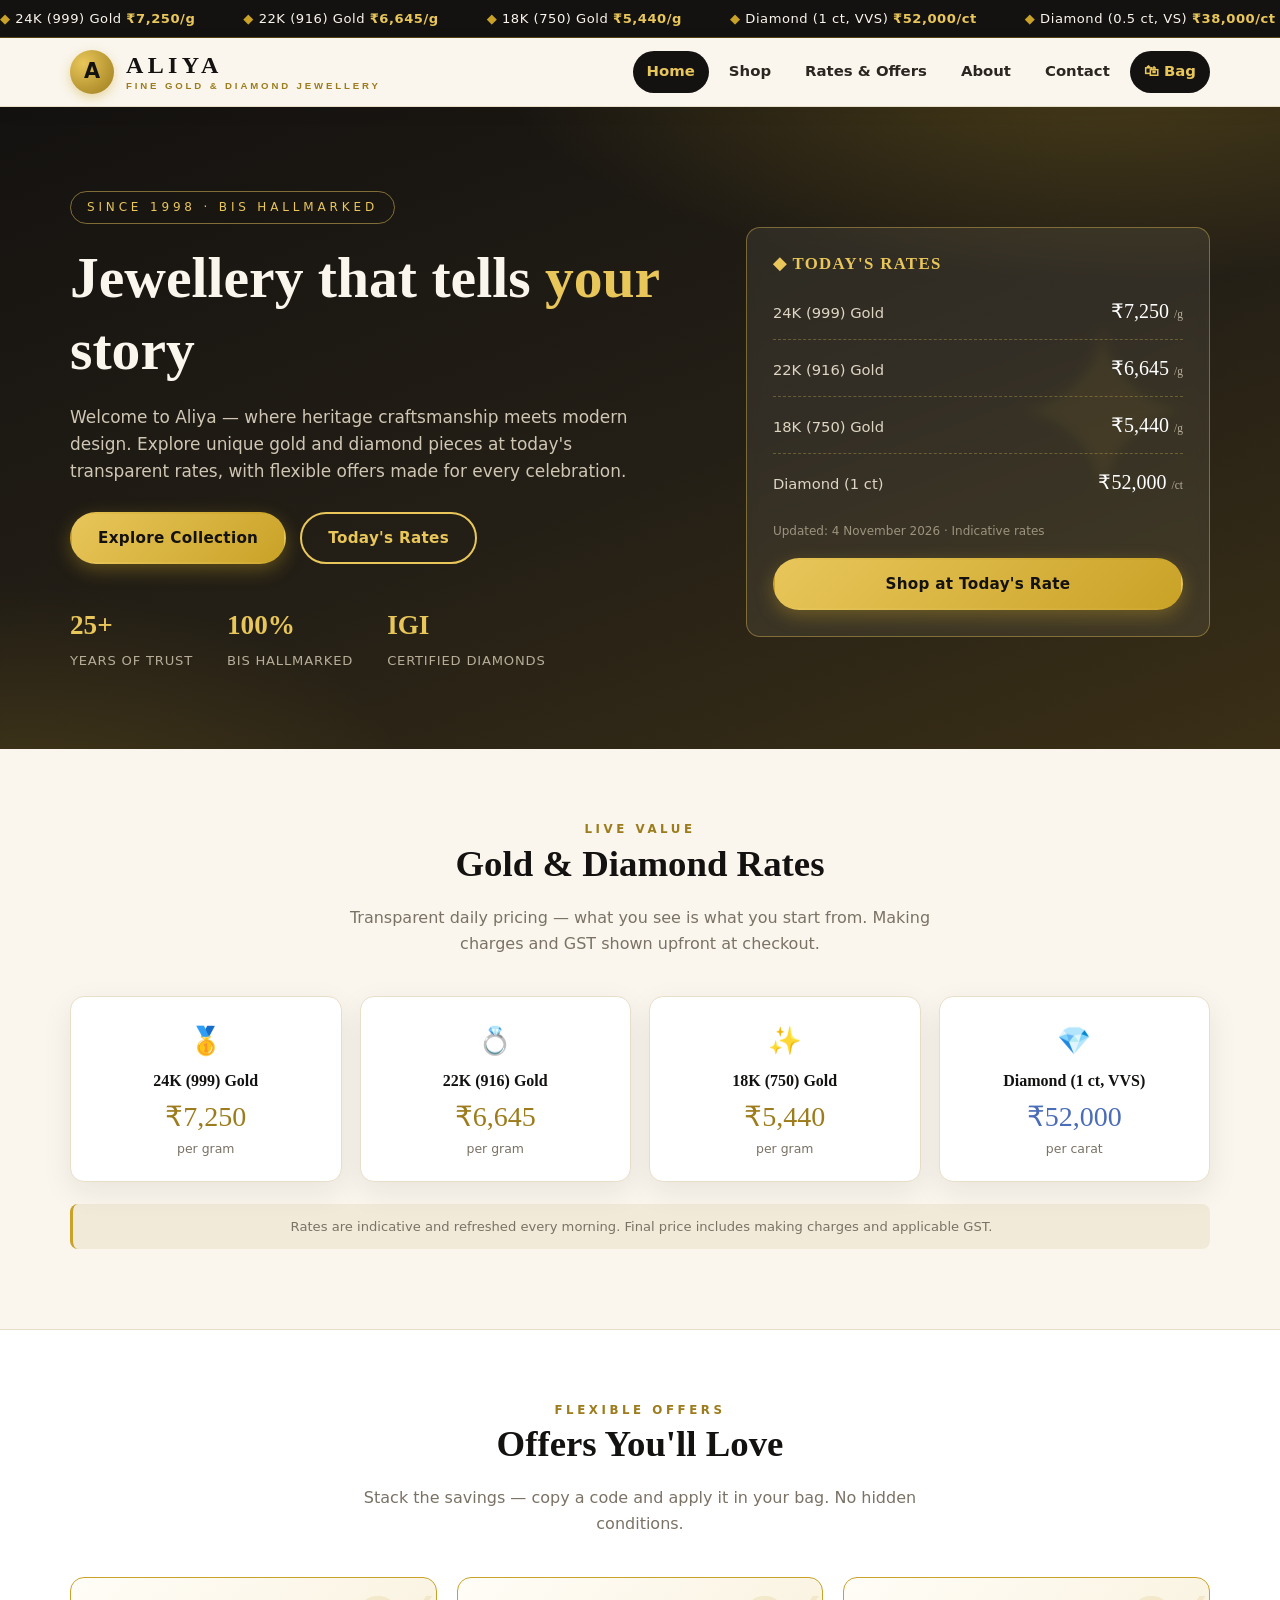
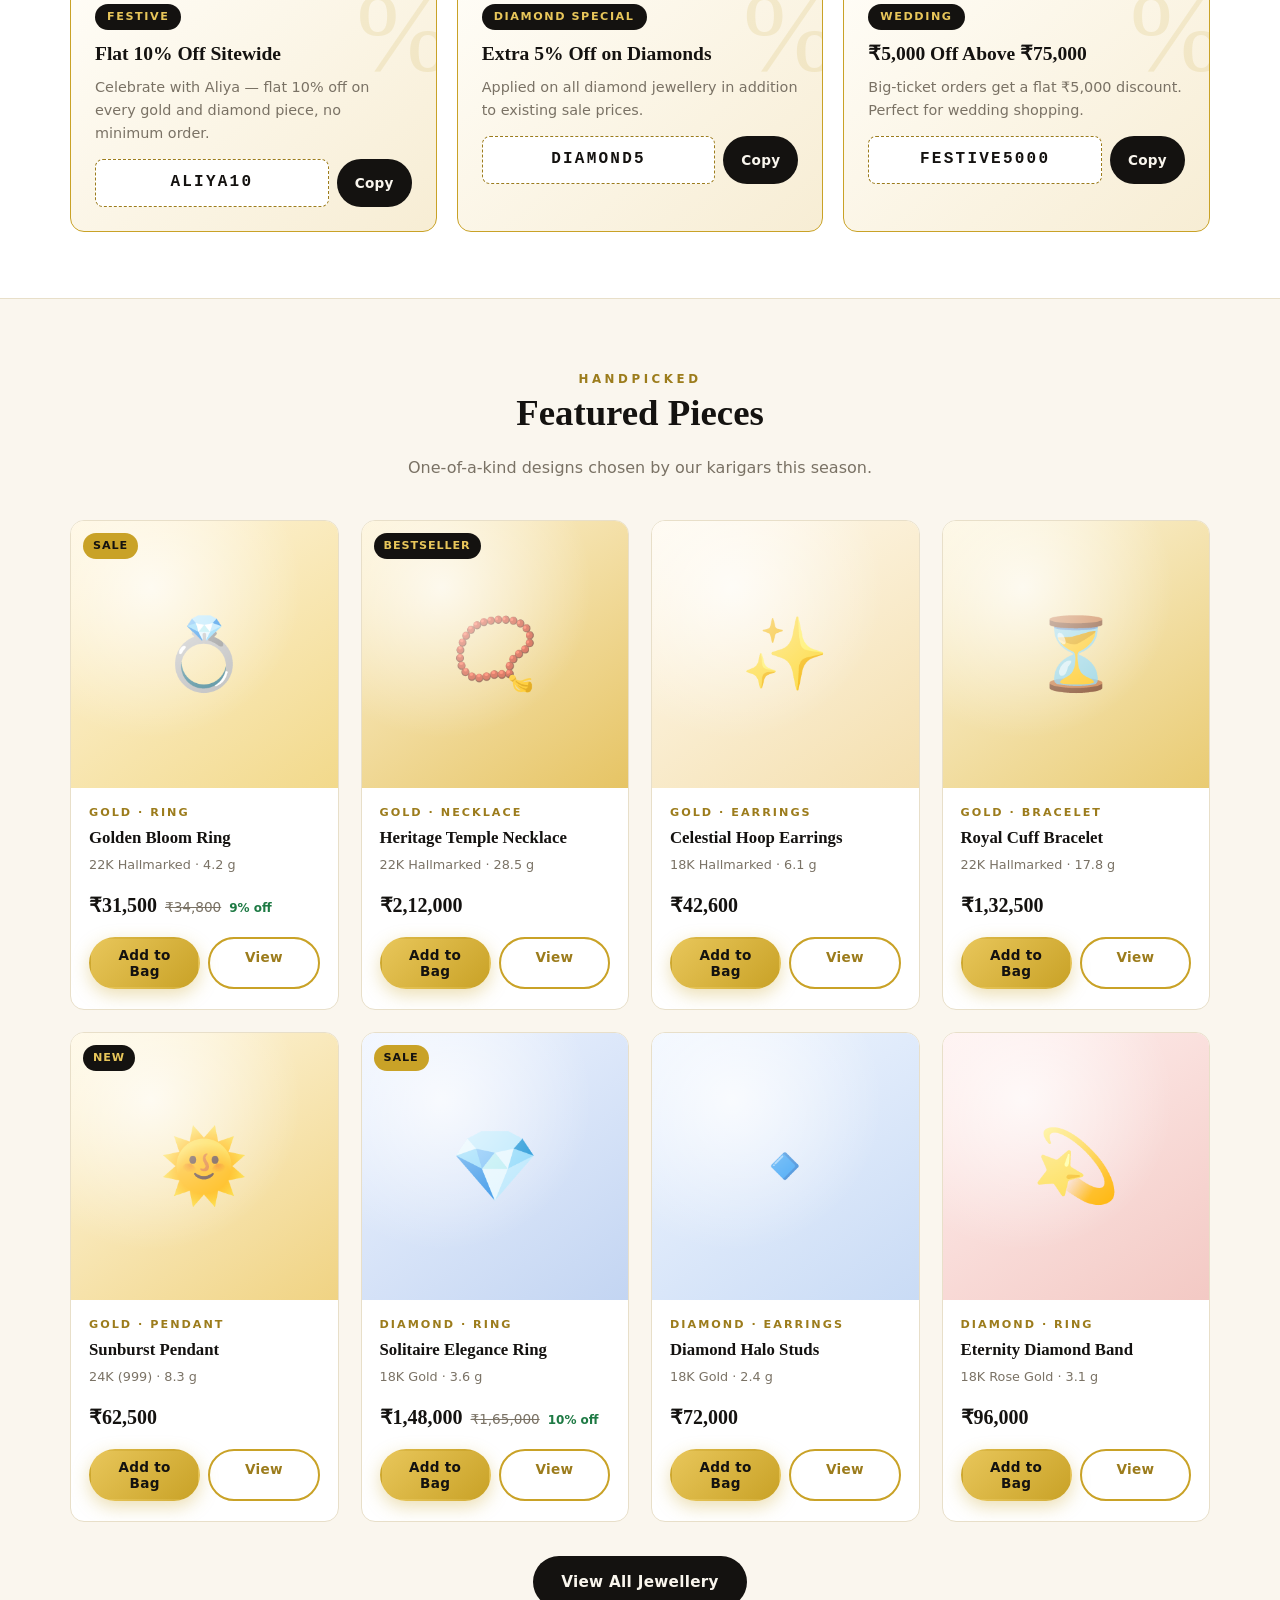
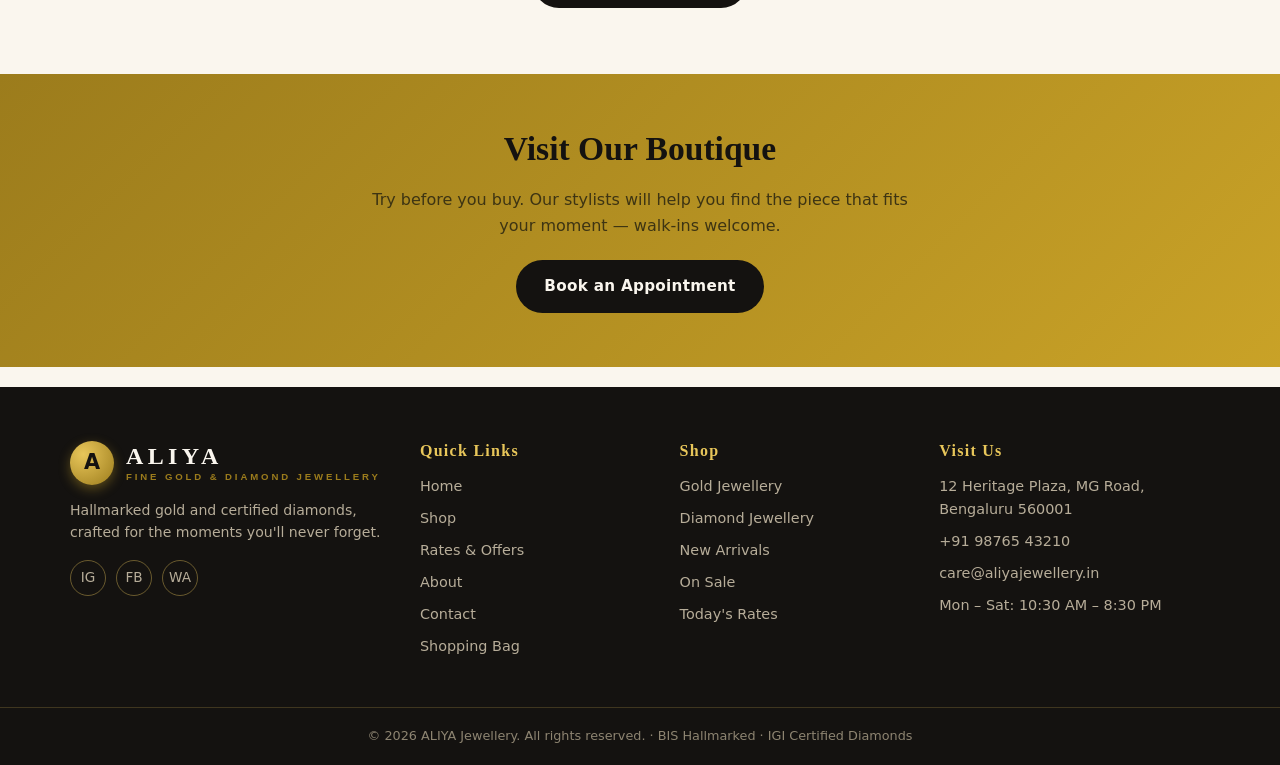
==== index.html @ 0e513957 "Aliya jewellery shop website" ====
<!DOCTYPE html>
<html lang="en">
<head>
  <meta charset="UTF-8" />
  <meta name="viewport" content="width=device-width, initial-scale=1" />
  <title>Aliya — Fine Gold & Diamond Jewellery</title>
  <meta name="description" content="Aliya Jewellery — hallmarked gold and certified diamond jewellery with daily rates and flexible offers." />
  <link rel="stylesheet" href="css/style.css" />
</head>
<body data-page="home">

  <div id="header"></div>

  <!-- HERO -->
  <section class="hero">
    <div class="container hero-grid">
      <div>
        <span class="eyebrow">Since 1998 · BIS Hallmarked</span>
        <h1>Jewellery that tells <em>your</em> story</h1>
        <p>
          Welcome to Aliya — where heritage craftsmanship meets modern design.
          Explore unique gold and diamond pieces at today's transparent rates,
          with flexible offers made for every celebration.
        </p>
        <div class="hero-actions">
          <a class="btn btn-gold" href="shop.html">Explore Collection</a>
          <a class="btn btn-outline" href="rates.html" style="color:#e8c65a;border-color:#e8c65a">Today's Rates</a>
        </div>
        <div class="hero-stats">
          <div><b>25+</b><span>YEARS OF TRUST</span></div>
          <div><b>100%</b><span>BIS HALLMARKED</span></div>
          <div><b>IGI</b><span>CERTIFIED DIAMONDS</span></div>
        </div>
      </div>
      <div class="hero-card">
        <h3>◆ TODAY'S RATES</h3>
        <div id="heroRates"></div>
        <p class="rate-date">Updated: <span id="rateDate"></span> · Indicative rates</p>
        <a class="btn btn-gold btn-block" href="shop.html">Shop at Today's Rate</a>
      </div>
    </div>
  </section>

  <!-- RATES -->
  <section class="section">
    <div class="container">
      <div class="section-head">
        <span class="kicker">Live Value</span>
        <h2>Gold &amp; Diamond Rates</h2>
        <p>Transparent daily pricing — what you see is what you start from. Making charges and GST shown upfront at checkout.</p>
      </div>
      <div class="rate-grid" id="homeRates"></div>
      <p class="rate-note">Rates are indicative and refreshed every morning. Final price includes making charges and applicable GST.</p>
    </div>
  </section>

  <!-- OFFERS -->
  <section class="section section-alt">
    <div class="container">
      <div class="section-head">
        <span class="kicker">Flexible Offers</span>
        <h2>Offers You'll Love</h2>
        <p>Stack the savings — copy a code and apply it in your bag. No hidden conditions.</p>
      </div>
      <div class="offer-grid" id="homeOffers"></div>
    </div>
  </section>

  <!-- FEATURED -->
  <section class="section">
    <div class="container">
      <div class="section-head">
        <span class="kicker">Handpicked</span>
        <h2>Featured Pieces</h2>
        <p>One-of-a-kind designs chosen by our karigars this season.</p>
      </div>
      <div class="product-grid" id="homeFeatured"></div>
      <div style="text-align:center;margin-top:34px">
        <a class="btn btn-dark" href="shop.html">View All Jewellery</a>
      </div>
    </div>
  </section>

  <!-- CTA -->
  <section class="cta-band">
    <div class="container">
      <h2>Visit Our Boutique</h2>
      <p>Try before you buy. Our stylists will help you find the piece that fits your moment — walk-ins welcome.</p>
      <a class="btn btn-dark" href="contact.html">Book an Appointment</a>
    </div>
  </section>

  <div id="footer"></div>

  <script src="js/data.js"></script>
  <script src="js/main.js"></script>
  <script>
    document.addEventListener("DOMContentLoaded", function () {
      var wrap = document.getElementById("heroRates");
      var rows = RATES.gold.map(function (g) {
        return '<div class="rate-row"><span class="r-name">' + g.purity + ' Gold</span><span class="r-val">' + formatINR(g.perGram) + ' <small>/g</small></span></div>';
      });
      rows.push('<div class="rate-row"><span class="r-name">Diamond (1 ct)</span><span class="r-val">' + formatINR(RATES.diamond[0].perCarat) + ' <small>/ct</small></span></div>');
      wrap.innerHTML = rows.join("");
      document.getElementById("rateDate").textContent = RATES.updated;
    });
  </script>
</body>
</html>
---- css/style.css ----
/* ============ Aliya Jewellery — main stylesheet ============ */

:root {
  --gold: #c9a227;
  --gold-light: #e8c65a;
  --gold-dark: #9c7c1c;
  --ink: #141210;
  --ink-soft: #1e1b17;
  --ivory: #faf6ee;
  --ivory-dark: #f1ead9;
  --line: #e8dfc9;
  --text: #2b2620;
  --muted: #7a7265;
  --white: #ffffff;
  --danger: #b3261e;
  --success: #1e7a44;
  --shadow: 0 10px 30px rgba(20, 18, 16, 0.08);
  --shadow-lg: 0 18px 50px rgba(20, 18, 16, 0.16);
  --radius: 14px;
  --radius-sm: 8px;
  --maxw: 1140px;
}

* { box-sizing: border-box; }

html { scroll-behavior: smooth; }

body {
  margin: 0;
  font-family: "Segoe UI", system-ui, -apple-system, Arial, sans-serif;
  color: var(--text);
  background: var(--ivory);
  line-height: 1.6;
  font-size: 16px;
}

img { max-width: 100%; display: block; }

a { color: inherit; text-decoration: none; }

h1, h2, h3, h4 {
  font-family: Georgia, "Times New Roman", serif;
  color: var(--ink);
  line-height: 1.25;
  margin: 0 0 0.5em;
}

p { margin: 0 0 1em; }

.container {
  width: min(var(--maxw), 92%);
  margin-inline: auto;
}

/* ---------- Buttons ---------- */

.btn {
  display: inline-block;
  padding: 12px 26px;
  border-radius: 999px;
  border: 2px solid transparent;
  font-weight: 600;
  font-size: 0.95rem;
  cursor: pointer;
  transition: 0.22s ease;
  text-align: center;
  letter-spacing: 0.02em;
  background: none;
  font-family: inherit;
}

.btn-gold {
  background: linear-gradient(135deg, var(--gold-light), var(--gold));
  color: var(--ink);
  box-shadow: 0 6px 18px rgba(201, 162, 39, 0.35);
}

.btn-gold:hover { transform: translateY(-2px); box-shadow: 0 10px 24px rgba(201, 162, 39, 0.45); }

.btn-outline {
  border-color: var(--gold);
  color: var(--gold-dark);
}

.btn-outline:hover { background: var(--gold); color: var(--ink); }

.btn-dark {
  background: var(--ink);
  color: var(--ivory);
}

.btn-dark:hover { background: var(--ink-soft); transform: translateY(-2px); }

.btn-block { display: block; width: 100%; }

.btn-sm { padding: 8px 16px; font-size: 0.85rem; }

.btn:disabled { opacity: 0.5; cursor: not-allowed; transform: none; }

/* ---------- Rate ticker ---------- */

.ticker {
  background: var(--ink);
  color: var(--ivory);
  overflow: hidden;
  font-size: 0.82rem;
  letter-spacing: 0.04em;
  border-bottom: 1px solid rgba(201, 162, 39, 0.35);
}

.ticker-track {
  display: flex;
  gap: 48px;
  white-space: nowrap;
  padding: 8px 0;
  width: max-content;
  animation: tickerScroll 32s linear infinite;
}

.ticker-track span b { color: var(--gold-light); font-weight: 700; }

.ticker-track span::before { content: "◆ "; color: var(--gold); }

@keyframes tickerScroll {
  from { transform: translateX(0); }
  to { transform: translateX(-50%); }
}

/* ---------- Header / navigation ---------- */

.site-header {
  position: sticky;
  top: 0;
  z-index: 60;
  background: rgba(250, 246, 238, 0.96);
  backdrop-filter: blur(10px);
  border-bottom: 1px solid var(--line);
  box-shadow: 0 4px 18px rgba(20, 18, 16, 0.06);
}

.header-inner {
  display: flex;
  align-items: center;
  justify-content: space-between;
  gap: 16px;
  padding: 12px 0;
  position: relative;
}

.logo {
  display: flex;
  align-items: center;
  gap: 12px;
}

.logo-mark {
  width: 44px;
  height: 44px;
  border-radius: 50%;
  background: radial-gradient(circle at 30% 30%, var(--gold-light), var(--gold-dark));
  color: var(--ink);
  display: grid;
  place-items: center;
  font-size: 1.3rem;
  font-weight: 700;
  box-shadow: 0 4px 12px rgba(201, 162, 39, 0.4);
}

.logo-text {
  font-family: Georgia, serif;
  font-size: 1.5rem;
  font-weight: 700;
  letter-spacing: 0.18em;
  color: var(--ink);
  line-height: 1;
}

.logo-text small {
  display: block;
  font-family: "Segoe UI", sans-serif;
  font-size: 0.6rem;
  letter-spacing: 0.3em;
  color: var(--gold-dark);
  text-transform: uppercase;
  margin-top: 4px;
}

.main-nav ul {
  display: flex;
  align-items: center;
  gap: 6px;
  list-style: none;
  margin: 0;
  padding: 0;
}

.main-nav a {
  display: block;
  padding: 9px 14px;
  border-radius: 999px;
  font-weight: 600;
  font-size: 0.93rem;
  color: var(--text);
  transition: 0.2s;
}

.main-nav a:hover { background: var(--ivory-dark); color: var(--gold-dark); }

.main-nav a.active {
  background: var(--ink);
  color: var(--gold-light);
}

.nav-cart {
  position: relative;
  background: var(--ink);
  color: var(--gold-light) !important;
}

.cart-count {
  position: absolute;
  top: -6px;
  right: -4px;
  background: var(--gold);
  color: var(--ink);
  font-size: 0.7rem;
  font-weight: 700;
  min-width: 19px;
  height: 19px;
  padding: 0 5px;
  border-radius: 999px;
  display: grid;
  place-items: center;
  border: 2px solid var(--ivory);
}

.nav-toggle {
  display: none;
  background: none;
  border: 1px solid var(--line);
  border-radius: var(--radius-sm);
  padding: 9px 11px;
  cursor: pointer;
}

.nav-toggle span {
  display: block;
  width: 22px;
  height: 2px;
  background: var(--ink);
  margin: 4px 0;
  transition: 0.25s;
}

/* ---------- Hero ---------- */

.hero {
  background:
    radial-gradient(1000px 400px at 85% -10%, rgba(201, 162, 39, 0.28), transparent 60%),
    radial-gradient(700px 380px at 0% 110%, rgba(201, 162, 39, 0.18), transparent 60%),
    linear-gradient(160deg, var(--ink) 0%, #241f16 55%, #3a2f16 100%);
  color: var(--ivory);
  padding: 84px 0 76px;
  position: relative;
  overflow: hidden;
}

.hero::after {
  content: "✦";
  position: absolute;
  right: 6%;
  top: 18%;
  font-size: 15rem;
  color: rgba(201, 162, 39, 0.08);
  pointer-events: none;
}

.hero-grid {
  display: grid;
  grid-template-columns: 1.15fr 0.85fr;
  gap: 48px;
  align-items: center;
  position: relative;
  z-index: 1;
}

.eyebrow {
  display: inline-block;
  font-size: 0.75rem;
  letter-spacing: 0.32em;
  text-transform: uppercase;
  color: var(--gold-light);
  border: 1px solid rgba(232, 198, 90, 0.5);
  padding: 6px 16px;
  border-radius: 999px;
  margin-bottom: 18px;
}

.hero h1 {
  font-size: clamp(2.2rem, 5vw, 3.6rem);
  color: var(--ivory);
  margin-bottom: 18px;
}

.hero h1 em { color: var(--gold-light); font-style: normal; }

.hero p { color: #cfc6b4; font-size: 1.06rem; max-width: 52ch; }

.hero-actions { display: flex; gap: 14px; flex-wrap: wrap; margin-top: 26px; }

.hero-stats {
  display: flex;
  gap: 34px;
  margin-top: 40px;
  flex-wrap: wrap;
}

.hero-stats b {
  display: block;
  font-family: Georgia, serif;
  font-size: 1.7rem;
  color: var(--gold-light);
}

.hero-stats span { font-size: 0.82rem; color: #b7ad99; letter-spacing: 0.06em; }

.hero-card {
  background: rgba(250, 246, 238, 0.07);
  border: 1px solid rgba(232, 198, 90, 0.4);
  border-radius: var(--radius);
  padding: 26px;
  backdrop-filter: blur(6px);
}

.hero-card h3 { color: var(--gold-light); font-size: 1.05rem; letter-spacing: 0.08em; }

.rate-row {
  display: flex;
  justify-content: space-between;
  align-items: baseline;
  padding: 12px 0;
  border-bottom: 1px dashed rgba(232, 198, 90, 0.3);
}

.rate-row:last-of-type { border-bottom: none; }

.rate-row .r-name { color: #ded5c3; font-size: 0.92rem; }
.rate-row .r-val { font-family: Georgia, serif; font-size: 1.25rem; color: var(--white); }
.rate-row .r-val small { font-size: 0.72rem; color: #b7ad99; }

.hero-card .rate-date { font-size: 0.75rem; color: #9d937f; margin: 12px 0 16px; }

/* ---------- Sections ---------- */

.section { padding: 66px 0; }

.section-alt { background: var(--white); border-block: 1px solid var(--line); }

.section-head { text-align: center; max-width: 640px; margin: 0 auto 40px; }

.section-head .kicker {
  font-size: 0.74rem;
  letter-spacing: 0.3em;
  text-transform: uppercase;
  color: var(--gold-dark);
  font-weight: 700;
}

.section-head h2 { font-size: clamp(1.6rem, 3.5vw, 2.3rem); }

.section-head p { color: var(--muted); }

/* ---------- Rate cards ---------- */

.rate-grid {
  display: grid;
  grid-template-columns: repeat(auto-fit, minmax(210px, 1fr));
  gap: 18px;
}

.rate-card {
  background: var(--white);
  border: 1px solid var(--line);
  border-radius: var(--radius);
  padding: 22px;
  text-align: center;
  box-shadow: var(--shadow);
  transition: 0.25s;
}

.rate-card:hover { transform: translateY(-4px); border-color: var(--gold); }

.rate-card .r-icon { font-size: 1.7rem; }

.rate-card h3 { font-size: 1rem; margin: 8px 0 4px; }

.rate-card .price {
  font-family: Georgia, serif;
  font-size: 1.75rem;
  color: var(--gold-dark);
}

.rate-card .per { font-size: 0.78rem; color: var(--muted); }

.rate-card.diamond .price { color: #4b6cb7; }

.rate-note {
  margin-top: 22px;
  font-size: 0.82rem;
  color: var(--muted);
  text-align: center;
  background: var(--ivory-dark);
  border-radius: var(--radius-sm);
  padding: 12px 18px;
  border-left: 3px solid var(--gold);
}

/* ---------- Offers ---------- */

.offer-grid {
  display: grid;
  grid-template-columns: repeat(auto-fit, minmax(280px, 1fr));
  gap: 20px;
}

.offer-card {
  background: linear-gradient(140deg, #fffdf7, #f7edd4);
  border: 1px solid var(--gold);
  border-radius: var(--radius);
  padding: 24px;
  position: relative;
  overflow: hidden;
}

.offer-card::before {
  content: "%";
  position: absolute;
  right: -14px;
  top: -34px;
  font-size: 7rem;
  font-family: Georgia, serif;
  color: rgba(201, 162, 39, 0.14);
}

.offer-tag {
  display: inline-block;
  background: var(--ink);
  color: var(--gold-light);
  font-size: 0.7rem;
  font-weight: 700;
  letter-spacing: 0.14em;
  text-transform: uppercase;
  padding: 4px 12px;
  border-radius: 999px;
  margin-bottom: 12px;
}

.offer-card h3 { font-size: 1.22rem; position: relative; }

.offer-card p { font-size: 0.9rem; color: var(--muted); min-height: 44px; }

.code-box {
  display: flex;
  gap: 8px;
  margin-top: 14px;
}

.code-box code {
  flex: 1;
  background: var(--white);
  border: 1px dashed var(--gold-dark);
  border-radius: var(--radius-sm);
  padding: 10px 14px;
  font-weight: 700;
  letter-spacing: 0.14em;
  color: var(--ink);
  text-align: center;
}

.code-box .btn { flex-shrink: 0; }

/* ---------- Product cards ---------- */

.product-grid {
  display: grid;
  grid-template-columns: repeat(auto-fill, minmax(240px, 1fr));
  gap: 22px;
}

.product-card {
  background: var(--white);
  border: 1px solid var(--line);
  border-radius: var(--radius);
  overflow: hidden;
  display: flex;
  flex-direction: column;
  transition: 0.25s;
  position: relative;
}

.product-card:hover { transform: translateY(-6px); box-shadow: var(--shadow-lg); border-color: var(--gold); }

.p-badge {
  position: absolute;
  top: 12px;
  left: 12px;
  z-index: 2;
  background: var(--gold);
  color: var(--ink);
  font-size: 0.7rem;
  font-weight: 700;
  letter-spacing: 0.08em;
  text-transform: uppercase;
  padding: 4px 10px;
  border-radius: 999px;
}

.p-badge.dark { background: var(--ink); color: var(--gold-light); }

.p-img {
  aspect-ratio: 1 / 1;
  background: linear-gradient(145deg, #fdfaf2, #f0e6d0);
  display: grid;
  place-items: center;
  font-size: 4.4rem;
  position: relative;
}

.p-img::after {
  content: "";
  position: absolute;
  inset: 0;
  background: radial-gradient(circle at 30% 25%, rgba(255,255,255,0.75), transparent 55%);
}

.p-body { padding: 16px 18px 20px; display: flex; flex-direction: column; gap: 6px; flex: 1; }

.p-cat { font-size: 0.7rem; letter-spacing: 0.18em; text-transform: uppercase; color: var(--gold-dark); font-weight: 700; }

.p-title { font-size: 1.05rem; margin: 0; }

.p-meta { font-size: 0.8rem; color: var(--muted); }

.p-price { margin-top: auto; padding-top: 8px; display: flex; align-items: baseline; gap: 8px; flex-wrap: wrap; }

.p-price .now { font-family: Georgia, serif; font-size: 1.25rem; color: var(--ink); font-weight: 700; }

.p-price .was { font-size: 0.85rem; color: var(--muted); text-decoration: line-through; }

.p-price .off { font-size: 0.75rem; color: var(--success); font-weight: 700; }

.p-actions { display: flex; gap: 8px; margin-top: 10px; }

.p-actions .btn { flex: 1; }

/* ---------- Shop filters ---------- */

.filters {
  display: flex;
  flex-wrap: wrap;
  gap: 12px;
  align-items: center;
  justify-content: space-between;
  background: var(--white);
  border: 1px solid var(--line);
  border-radius: var(--radius);
  padding: 14px 18px;
  margin-bottom: 26px;
  box-shadow: var(--shadow);
}

.chip-group { display: flex; gap: 8px; flex-wrap: wrap; }

.chip {
  padding: 8px 18px;
  border-radius: 999px;
  border: 1px solid var(--line);
  background: var(--ivory);
  font-size: 0.88rem;
  font-weight: 600;
  cursor: pointer;
  transition: 0.2s;
  font-family: inherit;
}

.chip:hover { border-color: var(--gold); color: var(--gold-dark); }

.chip.active { background: var(--ink); color: var(--gold-light); border-color: var(--ink); }

select, input[type="text"], input[type="email"], input[type="tel"], input[type="search"], textarea {
  font-family: inherit;
  font-size: 0.93rem;
  padding: 10px 14px;
  border: 1px solid var(--line);
  border-radius: var(--radius-sm);
  background: var(--white);
  color: var(--text);
  width: 100%;
}

select:focus, input:focus, textarea:focus {
  outline: none;
  border-color: var(--gold);
  box-shadow: 0 0 0 3px rgba(201, 162, 39, 0.18);
}

.result-count { font-size: 0.88rem; color: var(--muted); margin-bottom: 16px; }

/* ---------- Page banner (inner pages) ---------- */

.page-banner {
  background: linear-gradient(140deg, var(--ink), #33291a);
  color: var(--ivory);
  padding: 52px 0;
  text-align: center;
}

.page-banner h1 { color: var(--ivory); font-size: clamp(1.8rem, 4vw, 2.6rem); margin-bottom: 8px; }

.page-banner p { color: #c9c0ad; margin: 0; }

.crumbs { font-size: 0.82rem; color: #b7ad99; margin-bottom: 12px; }
.crumbs a { color: var(--gold-light); }

/* ---------- Product detail ---------- */

.detail-wrap {
  display: grid;
  grid-template-columns: 1fr 1fr;
  gap: 42px;
  align-items: start;
}

.detail-gallery {
  background: linear-gradient(145deg, #fdfaf2, #f0e6d0);
  border: 1px solid var(--line);
  border-radius: var(--radius);
  display: grid;
  place-items: center;
  font-size: 9rem;
  aspect-ratio: 1 / 1;
  position: sticky;
  top: 96px;
  box-shadow: var(--shadow);
}

.detail-info h1 { font-size: clamp(1.5rem, 3vw, 2.1rem); }

.detail-info .p-cat { margin-bottom: 6px; display: block; }

.detail-price {
  display: flex;
  align-items: baseline;
  gap: 12px;
  margin: 14px 0;
  flex-wrap: wrap;
}

.detail-price .now { font-family: Georgia, serif; font-size: 2rem; color: var(--ink); font-weight: 700; }
.detail-price .was { color: var(--muted); text-decoration: line-through; }
.detail-price .off { background: #e5f4ea; color: var(--success); font-size: 0.8rem; font-weight: 700; padding: 4px 10px; border-radius: 999px; }

.spec-list { list-style: none; padding: 0; margin: 18px 0; border-top: 1px solid var(--line); }

.spec-list li {
  display: flex;
  justify-content: space-between;
  gap: 12px;
  padding: 11px 0;
  border-bottom: 1px solid var(--line);
  font-size: 0.93rem;
}

.spec-list li span:first-child { color: var(--muted); }
.spec-list li span:last-child { font-weight: 600; text-align: right; }

.buy-row { display: flex; gap: 12px; flex-wrap: wrap; align-items: center; margin-top: 20px; }

.qty-box {
  display: inline-flex;
  align-items: center;
  border: 1px solid var(--line);
  border-radius: 999px;
  overflow: hidden;
  background: var(--white);
}

.qty-box button {
  border: none;
  background: none;
  width: 40px;
  height: 44px;
  font-size: 1.15rem;
  cursor: pointer;
  color: var(--ink);
}

.qty-box button:hover { background: var(--ivory-dark); }

.qty-box input {
  width: 46px;
  border: none;
  text-align: center;
  font-weight: 700;
  padding: 0;
  background: none;
}

.trust-row {
  display: flex;
  gap: 18px;
  flex-wrap: wrap;
  margin-top: 26px;
  padding-top: 20px;
  border-top: 1px solid var(--line);
  font-size: 0.82rem;
  color: var(--muted);
}

.trust-row span::before { content: "✓ "; color: var(--success); font-weight: 700; }

/* ---------- Cart ---------- */

.cart-layout {
  display: grid;
  grid-template-columns: 1.6fr 1fr;
  gap: 28px;
  align-items: start;
}

.card {
  background: var(--white);
  border: 1px solid var(--line);
  border-radius: var(--radius);
  padding: 24px;
  box-shadow: var(--shadow);
}

.card h2 { font-size: 1.25rem; margin-bottom: 16px; }

.cart-item {
  display: grid;
  grid-template-columns: 84px 1fr auto auto;
  gap: 16px;
  align-items: center;
  padding: 14px 0;
  border-bottom: 1px solid var(--line);
}

.cart-item:last-child { border-bottom: none; }

.cart-thumb {
  width: 84px;
  height: 84px;
  border-radius: var(--radius-sm);
  background: linear-gradient(145deg, #fdfaf2, #f0e6d0);
  display: grid;
  place-items: center;
  font-size: 2.3rem;
}

.cart-item h3 { font-size: 1rem; margin: 0 0 4px; }

.cart-item .ci-meta { font-size: 0.8rem; color: var(--muted); }

.ci-price { font-family: Georgia, serif; font-weight: 700; font-size: 1.05rem; white-space: nowrap; }

.ci-remove {
  background: none;
  border: none;
  color: var(--danger);
  font-size: 0.8rem;
  cursor: pointer;
  font-family: inherit;
  padding: 4px;
  text-decoration: underline;
}

.summary-row {
  display: flex;
  justify-content: space-between;
  padding: 9px 0;
  font-size: 0.95rem;
}

.summary-row.total {
  border-top: 2px solid var(--ink);
  margin-top: 8px;
  padding-top: 14px;
  font-family: Georgia, serif;
  font-size: 1.3rem;
  font-weight: 700;
}

.summary-row .save { color: var(--success); font-weight: 600; }

.coupon-form { display: flex; gap: 8px; margin: 14px 0; }

.coupon-form input { text-transform: uppercase; letter-spacing: 0.1em; font-weight: 600; }

.empty-state {
  text-align: center;
  padding: 56px 20px;
}

.empty-state .big { font-size: 3.4rem; margin-bottom: 10px; }

.empty-state h3 { margin-bottom: 6px; }

.empty-state p { color: var(--muted); margin-bottom: 20px; }

/* ---------- Checkout ---------- */

.checkout-layout {
  display: grid;
  grid-template-columns: 1.5fr 1fr;
  gap: 28px;
  align-items: start;
}

.form-grid { display: grid; grid-template-columns: 1fr 1fr; gap: 16px; }

.form-grid .full { grid-column: 1 / -1; }

label {
  display: block;
  font-size: 0.83rem;
  font-weight: 600;
  margin-bottom: 6px;
  color: var(--ink);
}

label .req { color: var(--danger); }

.form-note { font-size: 0.8rem; color: var(--muted); margin-top: 12px; }

.order-success { text-align: center; padding: 40px 24px; }

.order-success .tick {
  width: 74px;
  height: 74px;
  margin: 0 auto 16px;
  border-radius: 50%;
  background: #e5f4ea;
  color: var(--success);
  display: grid;
  place-items: center;
  font-size: 2.2rem;
}

.order-id {
  display: inline-block;
  background: var(--ivory-dark);
  border: 1px dashed var(--gold-dark);
  padding: 8px 20px;
  border-radius: var(--radius-sm);
  font-weight: 700;
  letter-spacing: 0.1em;
  margin: 10px 0 18px;
}

/* ---------- Rates page ---------- */

.rates-table { width: 100%; border-collapse: collapse; }

.rates-table th, .rates-table td {
  padding: 13px 16px;
  border-bottom: 1px solid var(--line);
  text-align: left;
  font-size: 0.95rem;
}

.rates-table th {
  background: var(--ink);
  color: var(--gold-light);
  font-family: Georgia, serif;
  letter-spacing: 0.05em;
  border-bottom: none;
}

.rates-table tr:last-child td { border-bottom: none; }

.rates-table td:last-child { font-weight: 700; color: var(--gold-dark); font-family: Georgia, serif; font-size: 1.05rem; }

.rate-updated {
  display: inline-flex;
  gap: 8px;
  align-items: center;
  background: var(--ivory-dark);
  border-radius: 999px;
  padding: 7px 16px;
  font-size: 0.83rem;
  color: var(--muted);
  margin-bottom: 22px;
}

.rate-updated::before { content: "●"; color: var(--success); font-size: 0.7rem; }

/* ---------- About / contact ---------- */

.prose { max-width: 760px; }

.prose h2 { margin-top: 34px; }

.values-grid {
  display: grid;
  grid-template-columns: repeat(auto-fit, minmax(220px, 1fr));
  gap: 20px;
  margin-top: 34px;
}

.value-card {
  background: var(--white);
  border: 1px solid var(--line);
  border-radius: var(--radius);
  padding: 24px;
  text-align: center;
}

.value-card .v-icon { font-size: 2rem; }

.value-card h3 { font-size: 1.05rem; margin: 10px 0 6px; }

.value-card p { font-size: 0.88rem; color: var(--muted); margin: 0; }

.contact-layout {
  display: grid;
  grid-template-columns: 1fr 1.3fr;
  gap: 28px;
  align-items: start;
}

.info-list { list-style: none; padding: 0; margin: 0; }

.info-list li {
  display: flex;
  gap: 14px;
  padding: 14px 0;
  border-bottom: 1px solid var(--line);
  font-size: 0.95rem;
}

.info-list li:last-child { border-bottom: none; }

.info-list .ic {
  width: 40px;
  height: 40px;
  flex-shrink: 0;
  border-radius: 50%;
  background: var(--ivory-dark);
  display: grid;
  place-items: center;
  font-size: 1.1rem;
}

.info-list b { display: block; color: var(--ink); }
.info-list span { color: var(--muted); font-size: 0.88rem; }

.toast {
  position: fixed;
  bottom: 26px;
  left: 50%;
  transform: translate(-50%, 140%);
  background: var(--ink);
  color: var(--ivory);
  padding: 13px 26px;
  border-radius: 999px;
  font-size: 0.9rem;
  box-shadow: var(--shadow-lg);
  z-index: 200;
  transition: transform 0.35s ease;
  border: 1px solid var(--gold);
}

.toast.show { transform: translate(-50%, 0); }

/* ---------- CTA band ---------- */

.cta-band {
  background: linear-gradient(135deg, var(--gold-dark), var(--gold));
  color: var(--ink);
  text-align: center;
  padding: 54px 0;
}

.cta-band h2 { color: var(--ink); font-size: clamp(1.5rem, 3vw, 2.1rem); }

.cta-band p { max-width: 560px; margin: 0 auto 22px; color: #3d3413; }

/* ---------- Footer ---------- */

.site-footer {
  background: var(--ink);
  color: #b7ad99;
  padding: 54px 0 0;
  margin-top: 20px;
  font-size: 0.9rem;
}

.footer-grid {
  display: grid;
  grid-template-columns: 1.4fr 1fr 1fr 1.2fr;
  gap: 34px;
  padding-bottom: 40px;
}

.footer-grid h4 {
  color: var(--gold-light);
  font-size: 1rem;
  letter-spacing: 0.08em;
  margin-bottom: 14px;
}

.footer-grid a:hover { color: var(--gold-light); }

.footer-grid p { font-size: 0.88rem; }

.footer-links { list-style: none; padding: 0; margin: 0; }

.footer-links li { margin-bottom: 9px; }

.footer-brand .logo-text { color: var(--ivory); }

.socials { display: flex; gap: 10px; margin-top: 16px; }

.socials a {
  width: 36px;
  height: 36px;
  border-radius: 50%;
  border: 1px solid rgba(232, 198, 90, 0.4);
  display: grid;
  place-items: center;
  font-size: 0.85rem;
  transition: 0.2s;
}

.socials a:hover { background: var(--gold); color: var(--ink); }

.footer-bottom {
  border-top: 1px solid rgba(232, 198, 90, 0.2);
  padding: 18px 0;
  text-align: center;
  font-size: 0.8rem;
  color: #8d8471;
}

/* ---------- Responsive ---------- */

@media (max-width: 980px) {
  .hero-grid, .detail-wrap, .cart-layout, .checkout-layout, .contact-layout {
    grid-template-columns: 1fr;
  }
  .detail-gallery { position: static; font-size: 6.5rem; }
  .footer-grid { grid-template-columns: 1fr 1fr; }
}

@media (max-width: 760px) {
  .nav-toggle { display: block; }

  .main-nav {
    position: absolute;
    top: 100%;
    left: 0;
    right: 0;
    background: var(--ivory);
    border-bottom: 1px solid var(--line);
    box-shadow: var(--shadow-lg);
    display: none;
    padding: 10px;
  }

  .main-nav.open { display: block; }

  .main-nav ul { flex-direction: column;
    align-items: stretch;
    gap: 4px;
  }

  .main-nav a { padding: 12px 16px; border-radius: var(--radius-sm); }

  .hero { padding: 56px 0 48px; }
  .hero::after { display: none; }
  .section { padding: 46px 0; }
  .form-grid { grid-template-columns: 1fr; }
  .cart-item { grid-template-columns: 64px 1fr; grid-auto-rows: auto; }
  .cart-thumb { width: 64px; height: 64px; font-size: 1.8rem; }
  .ci-price, .cart-item .qty-box { grid-column: 2; justify-self: start; }
  .footer-grid { grid-template-columns: 1fr; }
  .logo-text { font-size: 1.25rem; }
  .logo-text small { letter-spacing: 0.2em; }
}
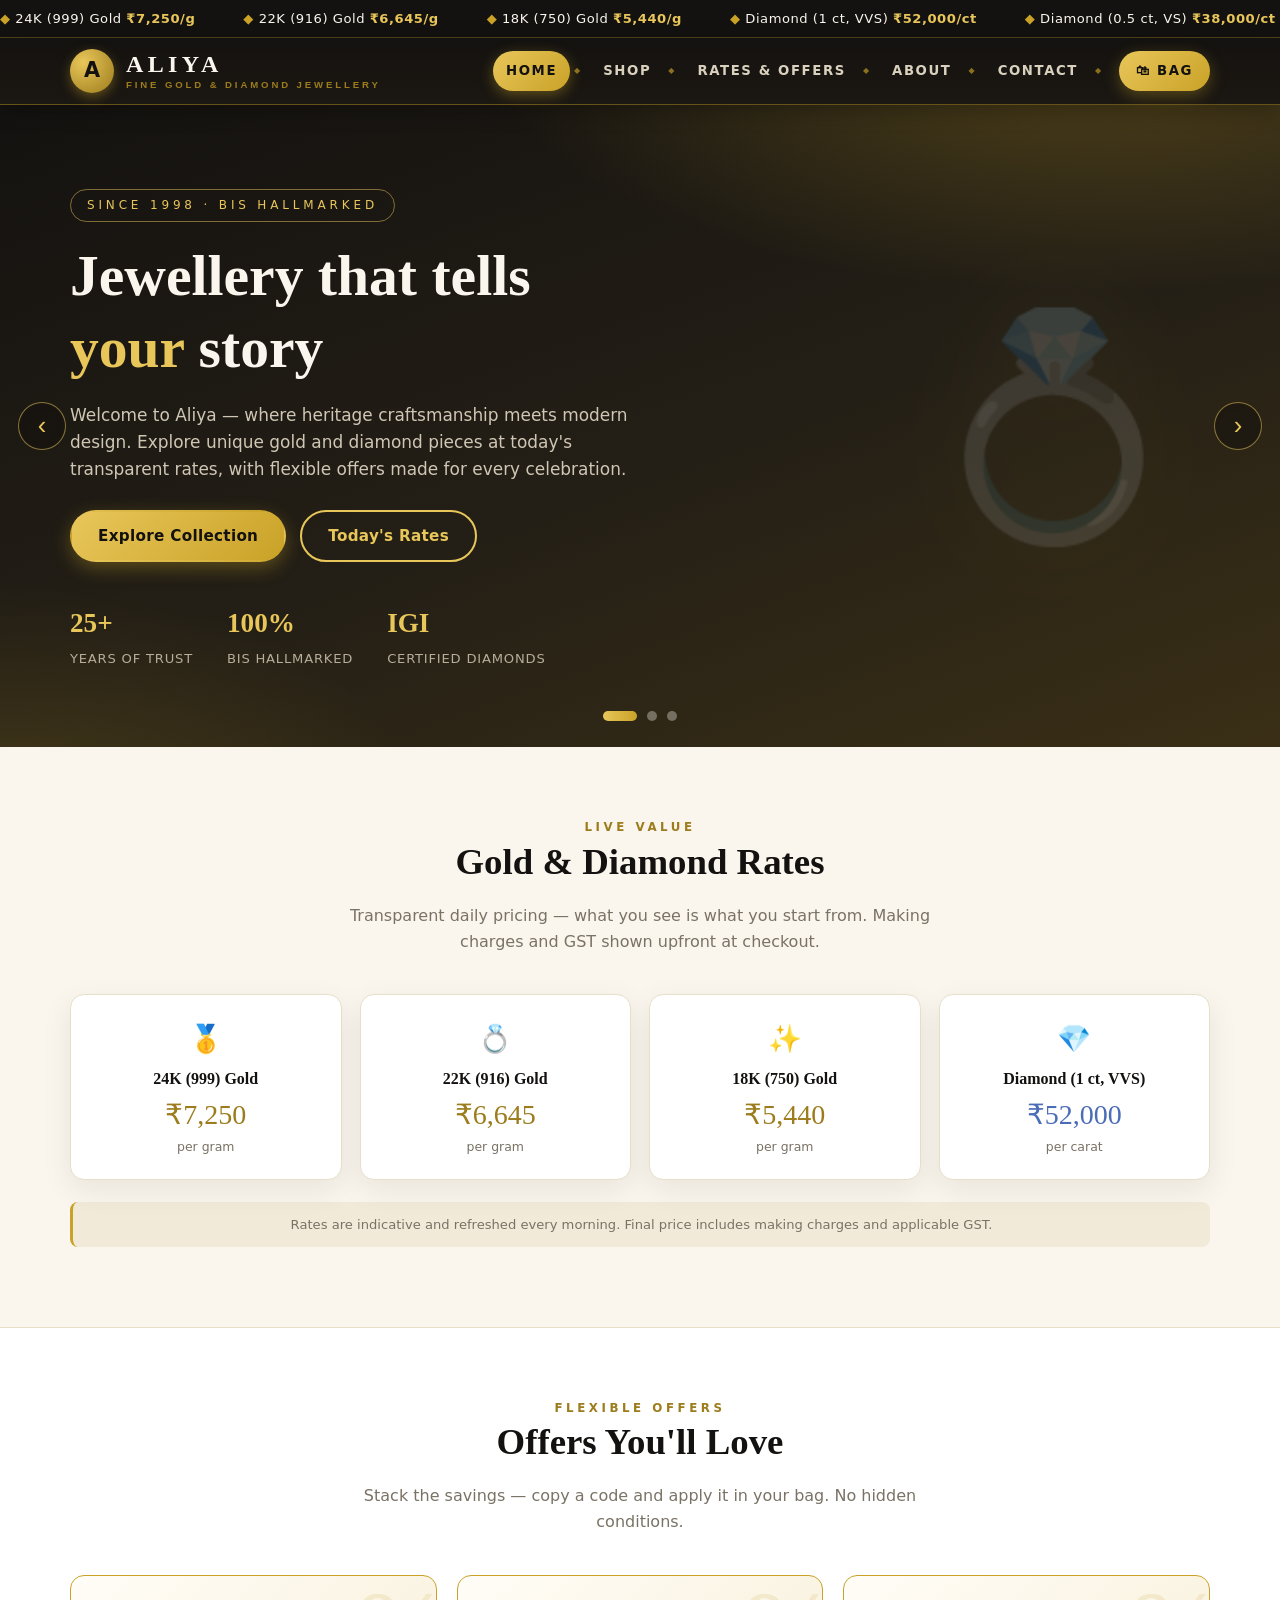
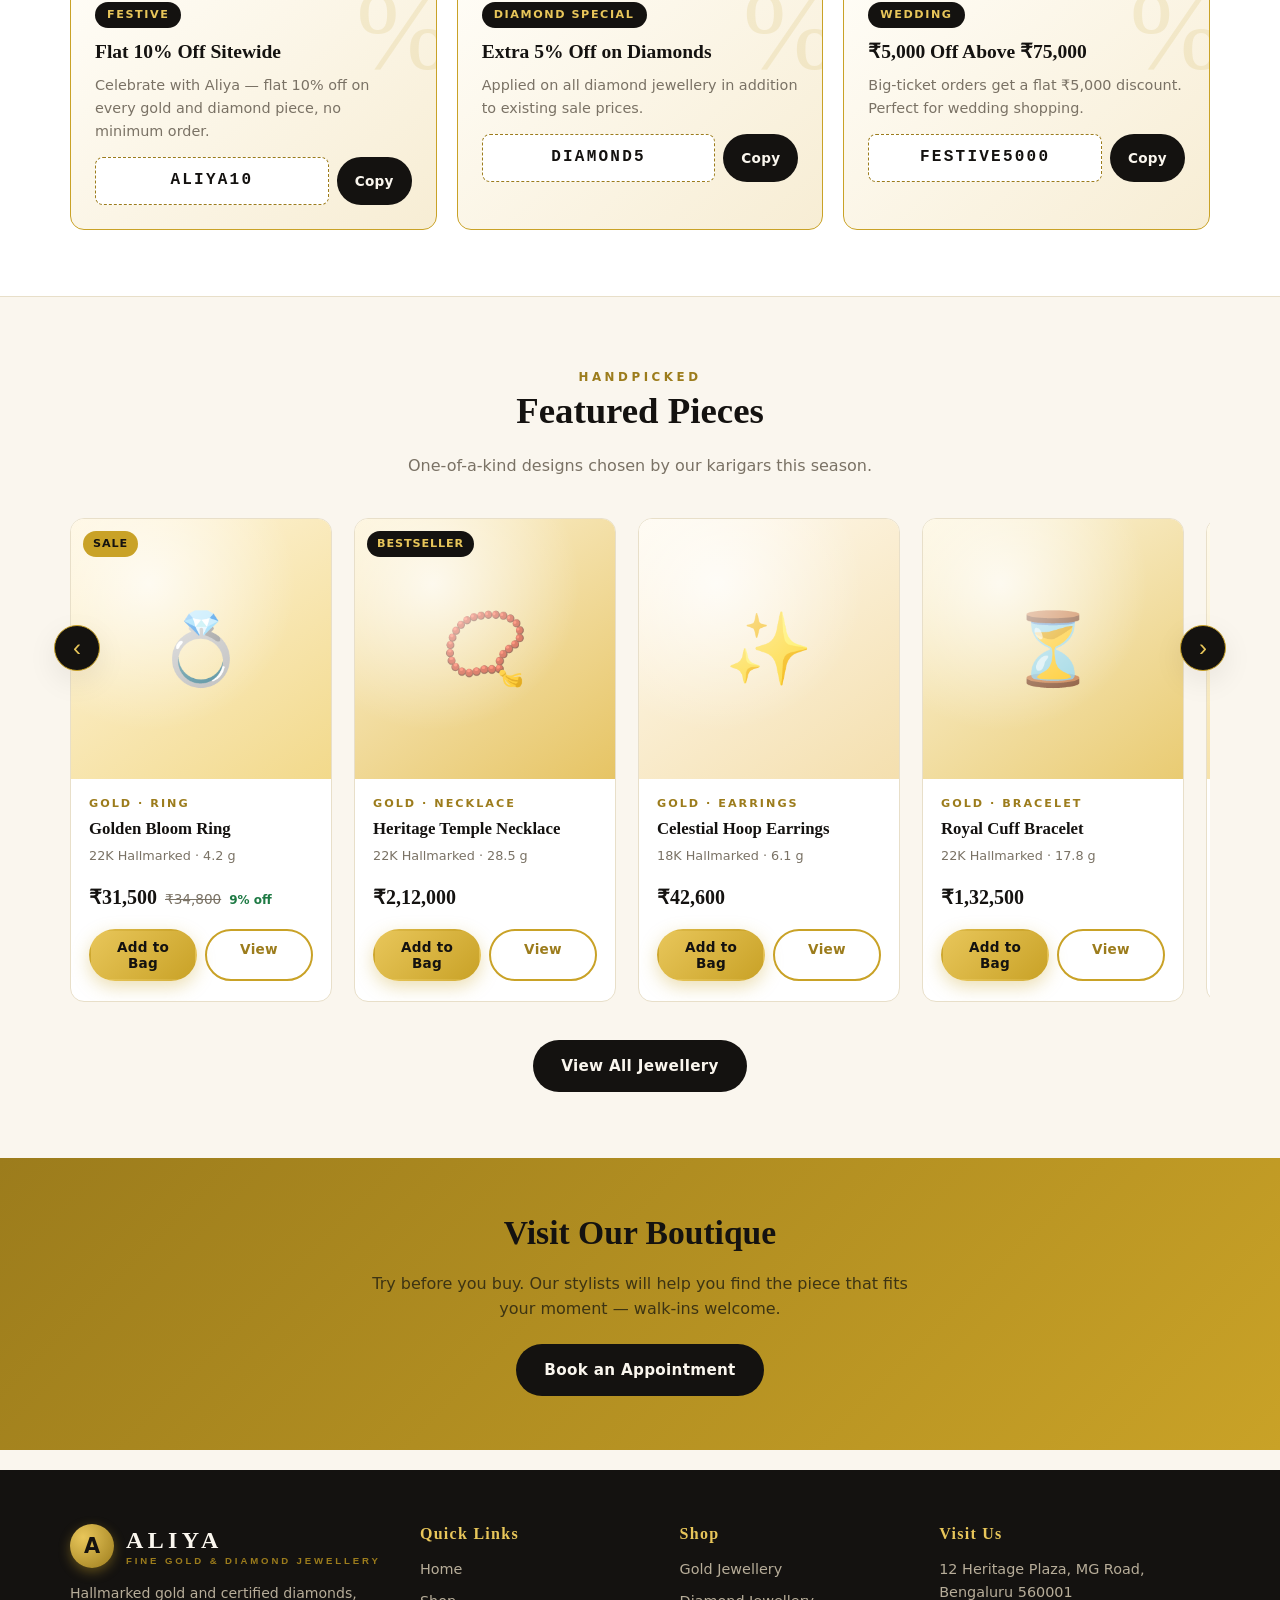
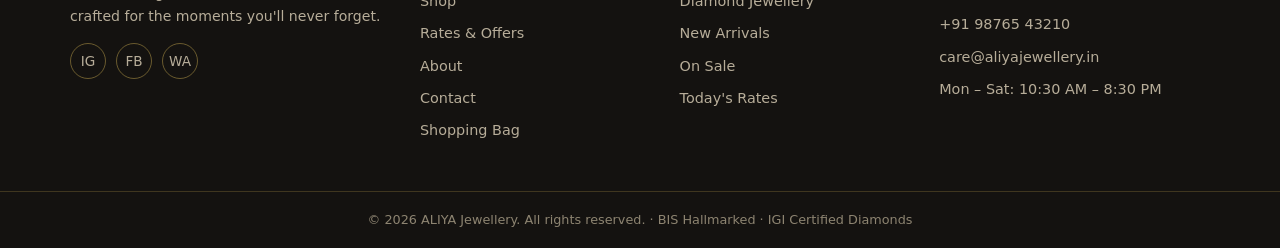
==== commit a2c9ca1b: "Redesign nav bar with dark luxury style, add hero and product carousels" ====
--- a/index.html
+++ b/index.html
@@ -11,34 +11,67 @@
 
   <div id="header"></div>
 
-  <!-- HERO -->
-  <section class="hero">
-    <div class="container hero-grid">
-      <div>
-        <span class="eyebrow">Since 1998 · BIS Hallmarked</span>
-        <h1>Jewellery that tells <em>your</em> story</h1>
-        <p>
-          Welcome to Aliya — where heritage craftsmanship meets modern design.
-          Explore unique gold and diamond pieces at today's transparent rates,
-          with flexible offers made for every celebration.
-        </p>
-        <div class="hero-actions">
-          <a class="btn btn-gold" href="shop.html">Explore Collection</a>
-          <a class="btn btn-outline" href="rates.html" style="color:#e8c65a;border-color:#e8c65a">Today's Rates</a>
+  <!-- HERO CAROUSEL -->
+  <section class="hero-carousel" id="heroCarousel" aria-roledescription="carousel" aria-label="Highlights">
+    <div class="slides">
+      <div class="slide slide-gold active" role="group" aria-label="Slide 1 of 3">
+        <div class="container slide-content">
+          <span class="eyebrow">Since 1998 · BIS Hallmarked</span>
+          <h1>Jewellery that tells <em>your</em> story</h1>
+          <p>
+            Welcome to Aliya — where heritage craftsmanship meets modern design.
+            Explore unique gold and diamond pieces at today's transparent rates,
+            with flexible offers made for every celebration.
+          </p>
+          <div class="hero-actions">
+            <a class="btn btn-gold" href="shop.html">Explore Collection</a>
+            <a class="btn btn-outline" href="rates.html" style="color:#e8c65a;border-color:#e8c65a">Today's Rates</a>
+          </div>
+          <div class="hero-stats">
+            <div><b>25+</b><span>YEARS OF TRUST</span></div>
+            <div><b>100%</b><span>BIS HALLMARKED</span></div>
+            <div><b>IGI</b><span>CERTIFIED DIAMONDS</span></div>
+          </div>
         </div>
-        <div class="hero-stats">
-          <div><b>25+</b><span>YEARS OF TRUST</span></div>
-          <div><b>100%</b><span>BIS HALLMARKED</span></div>
-          <div><b>IGI</b><span>CERTIFIED DIAMONDS</span></div>
+        <span class="slide-art" aria-hidden="true">💍</span>
+      </div>
+
+      <div class="slide slide-offer" role="group" aria-label="Slide 2 of 3">
+        <div class="container slide-content">
+          <span class="eyebrow">Flexible Festive Offers</span>
+          <h1>Flat 10% off with code <em>ALIYA10</em></h1>
+          <p>
+            Stack the savings — coupons work on sale prices too, with no hidden
+            conditions. Enjoy 5% extra on all diamonds and ₹5,000 off above ₹75,000.
+          </p>
+          <div class="hero-actions">
+            <a class="btn btn-gold" href="rates.html">View All Offers</a>
+            <a class="btn btn-outline" href="shop.html" style="color:#e8c65a;border-color:#e8c65a">Shop Now</a>
+          </div>
         </div>
+        <span class="slide-art" aria-hidden="true">%</span>
       </div>
-      <div class="hero-card">
-        <h3>◆ TODAY'S RATES</h3>
-        <div id="heroRates"></div>
-        <p class="rate-date">Updated: <span id="rateDate"></span> · Indicative rates</p>
-        <a class="btn btn-gold btn-block" href="shop.html">Shop at Today's Rate</a>
+
+      <div class="slide slide-diamond" role="group" aria-label="Slide 3 of 3">
+        <div class="container slide-content">
+          <span class="eyebrow">IGI Certified · Conflict Free</span>
+          <h1>Diamonds that <em>dazzle</em>, rates that never hide</h1>
+          <p>
+            Every stone is laser-inscribed and independently graded — priced from
+            today's transparent per-carat rate, with the certificate in your hand.
+          </p>
+          <div class="hero-actions">
+            <a class="btn btn-gold" href="shop.html?cat=diamond">Shop Diamonds</a>
+            <a class="btn btn-outline" href="rates.html" style="color:#a8c4ff;border-color:#a8c4ff">Diamond Rate</a>
+          </div>
+        </div>
+        <span class="slide-art" aria-hidden="true">💎</span>
       </div>
     </div>
+
+    <button class="carousel-btn prev" id="heroPrev" aria-label="Previous slide">‹</button>
+    <button class="carousel-btn next" id="heroNext" aria-label="Next slide">›</button>
+    <div class="carousel-dots" id="heroDots" role="tablist" aria-label="Slide selectors"></div>
   </section>
 
   <!-- RATES -->
@@ -74,7 +107,13 @@
         <h2>Featured Pieces</h2>
         <p>One-of-a-kind designs chosen by our karigars this season.</p>
       </div>
-      <div class="product-grid" id="homeFeatured"></div>
+      <div class="product-carousel">
+        <button class="pc-arrow prev" data-scroll="-1" aria-label="Scroll products left">‹</button>
+        <div class="pc-viewport">
+          <div class="pc-track" id="homeFeatured"></div>
+        </div>
+        <button class="pc-arrow next" data-scroll="1" aria-label="Scroll products right">›</button>
+      </div>
       <div style="text-align:center;margin-top:34px">
         <a class="btn btn-dark" href="shop.html">View All Jewellery</a>
       </div>
@@ -94,16 +133,5 @@
 
   <script src="js/data.js"></script>
   <script src="js/main.js"></script>
-  <script>
-    document.addEventListener("DOMContentLoaded", function () {
-      var wrap = document.getElementById("heroRates");
-      var rows = RATES.gold.map(function (g) {
-        return '<div class="rate-row"><span class="r-name">' + g.purity + ' Gold</span><span class="r-val">' + formatINR(g.perGram) + ' <small>/g</small></span></div>';
-      });
-      rows.push('<div class="rate-row"><span class="r-name">Diamond (1 ct)</span><span class="r-val">' + formatINR(RATES.diamond[0].perCarat) + ' <small>/ct</small></span></div>');
-      wrap.innerHTML = rows.join("");
-      document.getElementById("rateDate").textContent = RATES.updated;
-    });
-  </script>
 </body>
 </html>
--- a/css/style.css
+++ b/css/style.css
@@ -132,18 +132,20 @@
   position: sticky;
   top: 0;
   z-index: 60;
-  background: rgba(250, 246, 238, 0.96);
-  backdrop-filter: blur(10px);
-  border-bottom: 1px solid var(--line);
-  box-shadow: 0 4px 18px rgba(20, 18, 16, 0.06);
-}
+  background: linear-gradient(180deg, #141210 0%, #1b1712 100%);
+  border-bottom: 1px solid rgba(201, 162, 39, 0.45);
+  box-shadow: 0 6px 22px rgba(0, 0, 0, 0.28);
+  transition: box-shadow 0.3s ease;
+}
+
+.site-header.scrolled { box-shadow: 0 14px 36px rgba(0, 0, 0, 0.48); }
 
 .header-inner {
   display: flex;
   align-items: center;
   justify-content: space-between;
   gap: 16px;
-  padding: 12px 0;
+  padding: 11px 0;
   position: relative;
 }
 
@@ -171,7 +173,7 @@
   font-size: 1.5rem;
   font-weight: 700;
   letter-spacing: 0.18em;
-  color: var(--ink);
+  color: var(--ivory);
   line-height: 1;
 }
 
@@ -188,41 +190,82 @@
 .main-nav ul {
   display: flex;
   align-items: center;
-  gap: 6px;
+  gap: 4px;
   list-style: none;
   margin: 0;
   padding: 0;
 }
 
+.main-nav li { display: flex; align-items: center; }
+
+.main-nav li + li::before {
+  content: "◆";
+  font-size: 0.5rem;
+  color: var(--gold);
+  opacity: 0.65;
+  margin-right: 10px;
+}
+
 .main-nav a {
   display: block;
-  padding: 9px 14px;
+  position: relative;
+  padding: 9px 13px;
   border-radius: 999px;
+  font-size: 0.83rem;
   font-weight: 600;
-  font-size: 0.93rem;
-  color: var(--text);
-  transition: 0.2s;
-}
-
-.main-nav a:hover { background: var(--ivory-dark); color: var(--gold-dark); }
+  letter-spacing: 0.12em;
+  text-transform: uppercase;
+  color: #d9d0bd;
+  transition: color 0.25s ease, background 0.25s ease, transform 0.25s ease;
+}
+
+.main-nav a::after {
+  content: "";
+  position: absolute;
+  left: 50%;
+  bottom: 3px;
+  width: 0;
+  height: 2px;
+  transform: translateX(-50%);
+  background: linear-gradient(90deg, transparent, var(--gold-light), transparent);
+  transition: width 0.3s ease;
+}
+
+.main-nav a:hover { color: var(--gold-light); }
+.main-nav a:hover::after { width: 76%; }
 
 .main-nav a.active {
+  background: linear-gradient(135deg, var(--gold-light), var(--gold));
+  color: var(--ink);
+  font-weight: 700;
+  box-shadow: 0 4px 14px rgba(201, 162, 39, 0.4);
+}
+
+.main-nav a.active::after { display: none; }
+
+.nav-cart {
+  position: relative;
+  background: linear-gradient(135deg, var(--gold-light), var(--gold));
+  color: var(--ink) !important;
+  font-weight: 700;
+  margin-left: 8px;
+  padding: 9px 17px !important;
+  box-shadow: 0 5px 16px rgba(201, 162, 39, 0.35);
+}
+
+.nav-cart::after { display: none !important; }
+
+.nav-cart:hover {
+  transform: translateY(-2px);
+  color: var(--ink) !important;
+}
+
+.cart-count {
+  position: absolute;
+  top: -7px;
+  right: -5px;
   background: var(--ink);
   color: var(--gold-light);
-}
-
-.nav-cart {
-  position: relative;
-  background: var(--ink);
-  color: var(--gold-light) !important;
-}
-
-.cart-count {
-  position: absolute;
-  top: -6px;
-  right: -4px;
-  background: var(--gold);
-  color: var(--ink);
   font-size: 0.7rem;
   font-weight: 700;
   min-width: 19px;
@@ -231,13 +274,13 @@
   border-radius: 999px;
   display: grid;
   place-items: center;
-  border: 2px solid var(--ivory);
+  border: 2px solid var(--gold);
 }
 
 .nav-toggle {
   display: none;
   background: none;
-  border: 1px solid var(--line);
+  border: 1px solid rgba(201, 162, 39, 0.5);
   border-radius: var(--radius-sm);
   padding: 9px 11px;
   cursor: pointer;
@@ -247,41 +290,82 @@
   display: block;
   width: 22px;
   height: 2px;
-  background: var(--ink);
+  background: var(--gold-light);
   margin: 4px 0;
   transition: 0.25s;
 }
 
-/* ---------- Hero ---------- */
-
-.hero {
-  background:
-    radial-gradient(1000px 400px at 85% -10%, rgba(201, 162, 39, 0.28), transparent 60%),
-    radial-gradient(700px 380px at 0% 110%, rgba(201, 162, 39, 0.18), transparent 60%),
-    linear-gradient(160deg, var(--ink) 0%, #241f16 55%, #3a2f16 100%);
-  color: var(--ivory);
-  padding: 84px 0 76px;
+/* ---------- Hero carousel ---------- */
+
+.hero-carousel {
   position: relative;
   overflow: hidden;
-}
-
-.hero::after {
-  content: "✦";
+  background: var(--ink);
+}
+
+.hero-carousel .slides { display: grid; }
+
+.slide {
+  grid-area: 1 / 1;
+  position: relative;
+  padding: 84px 0 76px;
+  opacity: 0;
+  visibility: hidden;
+  transform: scale(1.05);
+  transition: opacity 0.9s ease, transform 1.4s ease, visibility 0.9s;
+  color: var(--ivory);
+  overflow: hidden;
+}
+
+.slide.active {
+  opacity: 1;
+  visibility: visible;
+  transform: scale(1);
+}
+
+.slide-gold {
+  background:
+    radial-gradient(1000px 420px at 85% -10%, rgba(201, 162, 39, 0.30), transparent 60%),
+    radial-gradient(700px 380px at 0% 110%, rgba(201, 162, 39, 0.18), transparent 60%),
+    linear-gradient(160deg, #141210 0%, #241f16 55%, #3a2f16 100%);
+}
+
+.slide-offer {
+  background:
+    radial-gradient(900px 430px at 88% 8%, rgba(232, 198, 90, 0.42), transparent 62%),
+    radial-gradient(620px 340px at 4% 100%, rgba(201, 162, 39, 0.24), transparent 60%),
+    linear-gradient(140deg, #17110a 0%, #3d3014 60%, #57430f 100%);
+}
+
+.slide-diamond {
+  background:
+    radial-gradient(1000px 420px at 88% -10%, rgba(140, 175, 255, 0.32), transparent 62%),
+    radial-gradient(650px 360px at 0% 105%, rgba(90, 130, 220, 0.26), transparent 60%),
+    linear-gradient(160deg, #0c101c 0%, #162033 55%, #22314e 100%);
+}
+
+.slide-content { position: relative; z-index: 2; }
+
+.slide-art {
   position: absolute;
-  right: 6%;
-  top: 18%;
-  font-size: 15rem;
-  color: rgba(201, 162, 39, 0.08);
+  right: 7%;
+  top: 50%;
+  transform: translateY(-50%);
+  font-size: clamp(9rem, 17vw, 15rem);
+  line-height: 1;
+  opacity: 0.16;
   pointer-events: none;
-}
-
-.hero-grid {
-  display: grid;
-  grid-template-columns: 1.15fr 0.85fr;
-  gap: 48px;
-  align-items: center;
-  position: relative;
   z-index: 1;
+  filter: drop-shadow(0 0 50px rgba(232, 198, 90, 0.45));
+}
+
+.slide-diamond .slide-art { filter: drop-shadow(0 0 50px rgba(140, 175, 255, 0.5)); }
+
+.slide.active .slide-art { animation: slideFloat 5.5s ease-in-out infinite alternate; }
+
+@keyframes slideFloat {
+  from { transform: translateY(-56%); }
+  to { transform: translateY(-44%); }
 }
 
 .eyebrow {
@@ -296,15 +380,19 @@
   margin-bottom: 18px;
 }
 
-.hero h1 {
+.slide h1 {
+  font-family: Georgia, serif;
   font-size: clamp(2.2rem, 5vw, 3.6rem);
   color: var(--ivory);
   margin-bottom: 18px;
-}
-
-.hero h1 em { color: var(--gold-light); font-style: normal; }
-
-.hero p { color: #cfc6b4; font-size: 1.06rem; max-width: 52ch; }
+  max-width: 17ch;
+}
+
+.slide h1 em { color: var(--gold-light); font-style: normal; }
+
+.slide-diamond h1 em { color: #a8c4ff; }
+
+.slide p { color: #cfc6b4; font-size: 1.06rem; max-width: 52ch; }
 
 .hero-actions { display: flex; gap: 14px; flex-wrap: wrap; margin-top: 26px; }
 
@@ -324,31 +412,63 @@
 
 .hero-stats span { font-size: 0.82rem; color: #b7ad99; letter-spacing: 0.06em; }
 
-.hero-card {
-  background: rgba(250, 246, 238, 0.07);
-  border: 1px solid rgba(232, 198, 90, 0.4);
-  border-radius: var(--radius);
-  padding: 26px;
-  backdrop-filter: blur(6px);
-}
-
-.hero-card h3 { color: var(--gold-light); font-size: 1.05rem; letter-spacing: 0.08em; }
-
-.rate-row {
-  display: flex;
-  justify-content: space-between;
-  align-items: baseline;
-  padding: 12px 0;
-  border-bottom: 1px dashed rgba(232, 198, 90, 0.3);
-}
-
-.rate-row:last-of-type { border-bottom: none; }
-
-.rate-row .r-name { color: #ded5c3; font-size: 0.92rem; }
-.rate-row .r-val { font-family: Georgia, serif; font-size: 1.25rem; color: var(--white); }
-.rate-row .r-val small { font-size: 0.72rem; color: #b7ad99; }
-
-.hero-card .rate-date { font-size: 0.75rem; color: #9d937f; margin: 12px 0 16px; }
+.carousel-btn {
+  position: absolute;
+  top: 50%;
+  transform: translateY(-50%);
+  z-index: 5;
+  width: 48px;
+  height: 48px;
+  border-radius: 50%;
+  border: 1px solid rgba(232, 198, 90, 0.55);
+  background: rgba(20, 18, 16, 0.55);
+  backdrop-filter: blur(4px);
+  color: var(--gold-light);
+  font-size: 1.6rem;
+  line-height: 1;
+  cursor: pointer;
+  display: grid;
+  place-items: center;
+  transition: 0.25s;
+}
+
+.carousel-btn:hover {
+  background: var(--gold);
+  border-color: var(--gold);
+  color: var(--ink);
+  transform: translateY(-50%) scale(1.08);
+}
+
+.carousel-btn.prev { left: 18px; }
+.carousel-btn.next { right: 18px; }
+
+.carousel-dots {
+  position: absolute;
+  bottom: 26px;
+  left: 50%;
+  transform: translateX(-50%);
+  display: flex;
+  gap: 10px;
+  z-index: 5;
+}
+
+.carousel-dots button {
+  width: 10px;
+  height: 10px;
+  padding: 0;
+  border: none;
+  border-radius: 999px;
+  background: rgba(250, 246, 238, 0.35);
+  cursor: pointer;
+  transition: 0.3s;
+}
+
+.carousel-dots button:hover { background: rgba(250, 246, 238, 0.7); }
+
+.carousel-dots button.active {
+  width: 34px;
+  background: linear-gradient(90deg, var(--gold-light), var(--gold));
+}
 
 /* ---------- Sections ---------- */
 
@@ -552,6 +672,65 @@
 .p-actions { display: flex; gap: 8px; margin-top: 10px; }
 
 .p-actions .btn { flex: 1; }
+
+/* ---------- Featured product carousel ---------- */
+
+.product-carousel { position: relative; }
+
+.pc-viewport { overflow: hidden; }
+
+.pc-track {
+  display: flex;
+  gap: 22px;
+  overflow-x: auto;
+  scroll-snap-type: x mandatory;
+  scroll-behavior: smooth;
+  scrollbar-width: none;
+  -webkit-overflow-scrolling: touch;
+  padding-bottom: 4px;
+}
+
+.pc-track::-webkit-scrollbar { display: none; }
+
+.pc-track .product-card {
+  flex: 0 0 262px;
+  scroll-snap-align: start;
+}
+
+.pc-arrow {
+  position: absolute;
+  top: 130px;
+  transform: translateY(-50%);
+  z-index: 5;
+  width: 46px;
+  height: 46px;
+  border-radius: 50%;
+  border: 1px solid var(--gold);
+  background: var(--ink);
+  color: var(--gold-light);
+  font-size: 1.5rem;
+  line-height: 1;
+  cursor: pointer;
+  display: grid;
+  place-items: center;
+  box-shadow: var(--shadow);
+  transition: 0.25s;
+}
+
+.pc-arrow:hover {
+  background: var(--gold);
+  color: var(--ink);
+  transform: translateY(-50%) scale(1.1);
+}
+
+.pc-arrow.prev { left: -16px; }
+.pc-arrow.next { right: -16px; }
+
+@media (max-width: 760px) {
+  .pc-arrow.prev { left: -4px; }
+  .pc-arrow.next { right: -4px; }
+  .pc-track .product-card { flex-basis: 74%; }
+}
 
 /* ---------- Shop filters ---------- */
 
@@ -1047,7 +1226,7 @@
 /* ---------- Responsive ---------- */
 
 @media (max-width: 980px) {
-  .hero-grid, .detail-wrap, .cart-layout, .checkout-layout, .contact-layout {
+  .detail-wrap, .cart-layout, .checkout-layout, .contact-layout {
     grid-template-columns: 1fr;
   }
   .detail-gallery { position: static; font-size: 6.5rem; }
@@ -1062,11 +1241,11 @@
     top: 100%;
     left: 0;
     right: 0;
-    background: var(--ivory);
-    border-bottom: 1px solid var(--line);
-    box-shadow: var(--shadow-lg);
+    background: #141210;
+    border-bottom: 1px solid rgba(201, 162, 39, 0.45);
+    box-shadow: 0 20px 44px rgba(0, 0, 0, 0.55);
     display: none;
-    padding: 10px;
+    padding: 12px;
   }
 
   .main-nav.open { display: block; }
@@ -1076,10 +1255,32 @@
     gap: 4px;
   }
 
-  .main-nav a { padding: 12px 16px; border-radius: var(--radius-sm); }
-
-  .hero { padding: 56px 0 48px; }
-  .hero::after { display: none; }
+  .main-nav li { display: block; }
+
+  .main-nav li + li::before { display: none; }
+
+  .main-nav a {
+    padding: 13px 16px;
+    letter-spacing: 0.1em;
+    border-radius: var(--radius-sm);
+  }
+
+  .nav-cart {
+    margin: 10px 0 0;
+    display: block;
+    text-align: center;
+  }
+
+  .slide { padding: 56px 0 64px; }
+  .slide-art { opacity: 0.08; right: -10%; }
+  .slide h1 { max-width: none; }
+  .slide p { font-size: 0.98rem; }
+  .carousel-btn { width: 40px; height: 40px; font-size: 1.3rem; }
+  .carousel-btn.prev { left: 8px; }
+  .carousel-btn.next { right: 8px; }
+  .carousel-dots { bottom: 16px; }
+  .hero-stats { gap: 22px; margin-top: 28px; }
+
   .section { padding: 46px 0; }
   .form-grid { grid-template-columns: 1fr; }
   .cart-item { grid-template-columns: 64px 1fr; grid-auto-rows: auto; }
@@ -1089,3 +1290,10 @@
   .logo-text { font-size: 1.25rem; }
   .logo-text small { letter-spacing: 0.2em; }
 }
+
+@media (prefers-reduced-motion: reduce) {
+  .slide { transition: opacity 0.3s ease; transform: none !important; }
+  .slide.active .slide-art { animation: none; }
+  .pc-track { scroll-behavior: auto; }
+  .ticker-track { animation: none; }
+}
